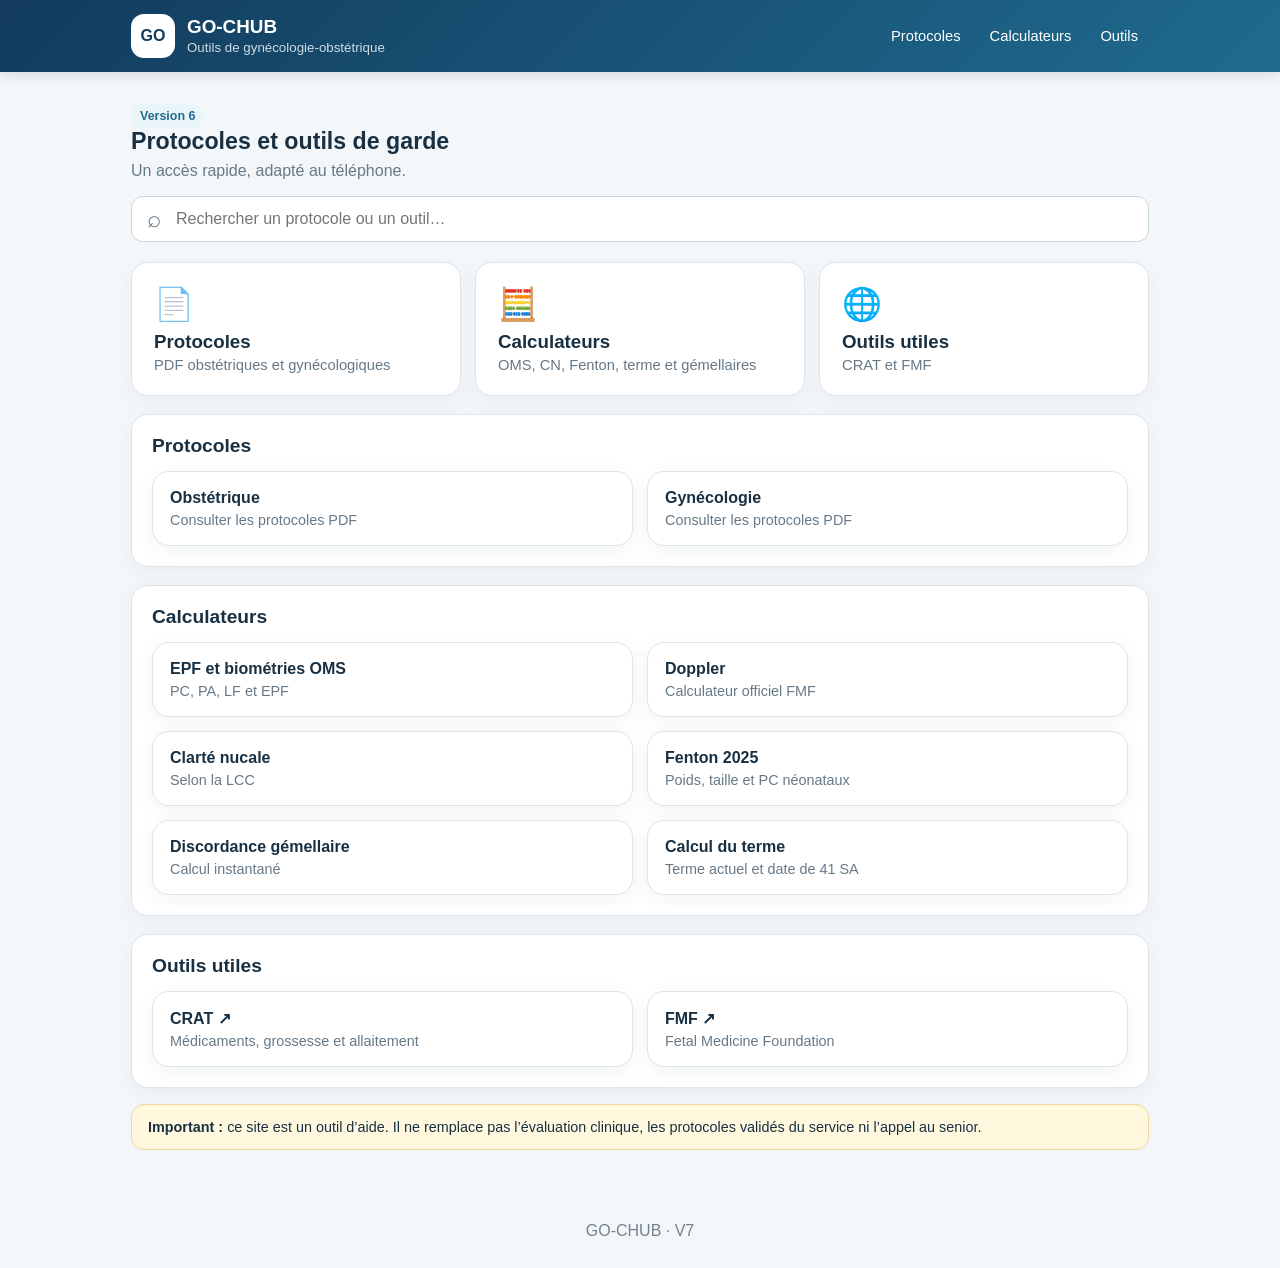
==== index.html @ d41d5620 "Add files via upload" ====
<!doctype html><html lang="fr"><head><meta charset="utf-8"><meta name="viewport" content="width=device-width,initial-scale=1,viewport-fit=cover"><meta name="theme-color" content="#123b5d"><link rel="manifest" href="manifest.webmanifest"><link rel="apple-touch-icon" href="assets/icon-192.png"><link rel="stylesheet" href="assets/style.css"><title>GO-CHUB</title></head><body>
<header class="topbar"><div class="topbar-inner"><a class="brand" href="index.html"><div class="brandmark">GO</div><div><h1>GO-CHUB</h1><small>Outils de gynécologie-obstétrique</small></div></a><nav class="nav"><a href="#protocoles">Protocoles</a><a href="#calculateurs">Calculateurs</a><a href="#outils">Outils</a></nav></div></header>
<main><section class="hero"><span class="badge">Version 6</span><h2>Protocoles et outils de garde</h2><p>Un accès rapide, adapté au téléphone.</p><div class="search"><input id="search" type="search" placeholder="Rechercher un protocole ou un outil…"></div></section>
<section id="search-results" class="panel hidden"><h2>Résultats</h2><div id="result-list" class="pdf-list"></div></section>
<section class="grid grid3"><a class="card" href="#protocoles"><div class="icon">📄</div><h3>Protocoles</h3><p>PDF obstétriques et gynécologiques</p></a><a class="card" href="#calculateurs"><div class="icon">🧮</div><h3>Calculateurs</h3><p>OMS, CN, Fenton, terme et gémellaires</p></a><a class="card" href="#outils"><div class="icon">🌐</div><h3>Outils utiles</h3><p>CRAT et FMF</p></a></section>
<section id="protocoles" class="panel"><h2>Protocoles</h2><div class="grid grid2"><a class="toolcard" href="protocoles/obstetrique/index.html"><strong>Obstétrique</strong><span>Consulter les protocoles PDF</span></a><a class="toolcard" href="protocoles/gynecologie/index.html"><strong>Gynécologie</strong><span>Consulter les protocoles PDF</span></a></div></section>
<section id="calculateurs" class="panel"><h2>Calculateurs</h2><div class="grid grid2"><a class="toolcard" href="calculateurs.html#oms"><strong>EPF et biométries OMS</strong><span>PC, PA, LF et EPF</span></a><a class="toolcard" href="calculateurs.html#doppler"><strong>Doppler</strong><span>Calculateur officiel FMF</span></a><a class="toolcard" href="calculateurs.html#cn"><strong>Clarté nucale</strong><span>Selon la LCC</span></a><a class="toolcard" href="calculateurs.html#fenton"><strong>Fenton 2025</strong><span>Poids, taille et PC néonataux</span></a><a class="toolcard" href="calculateurs.html#discordance"><strong>Discordance gémellaire</strong><span>Calcul instantané</span></a><a class="toolcard" href="calculateurs.html#terme"><strong>Calcul du terme</strong><span>Terme actuel et date de 41 SA</span></a></div></section>
<section id="outils" class="panel"><h2>Outils utiles</h2><div class="grid grid2"><a class="toolcard" target="_blank" rel="noopener" href="https://www.lecrat.fr/"><strong>CRAT ↗</strong><span>Médicaments, grossesse et allaitement</span></a><a class="toolcard" target="_blank" rel="noopener" href="https://fetalmedicine.org/"><strong>FMF ↗</strong><span>Fetal Medicine Foundation</span></a></div></section>
<div class="notice"><strong>Important :</strong> ce site est un outil d’aide. Il ne remplace pas l’évaluation clinique, les protocoles validés du service ni l’appel au senior.</div></main><footer>GO-CHUB · V7</footer><script src="assets/app.js"></script></body></html>
---- assets/style.css ----
:root{
 --navy:#123b5d;--blue:#1f6b8f;--sky:#eaf5fa;--bg:#f4f7fa;--text:#183042;
 --muted:#667987;--line:#dce5ec;--white:#fff;--green:#246b4a;--orange:#9a5b12;--red:#a63333;
}
*{box-sizing:border-box} html{scroll-behavior:smooth}
body{margin:0;background:var(--bg);color:var(--text);font-family:-apple-system,BlinkMacSystemFont,"Segoe UI",Roboto,Arial,sans-serif}
.topbar{position:sticky;top:0;z-index:10;background:linear-gradient(135deg,var(--navy),var(--blue));color:#fff;box-shadow:0 2px 14px #0002}
.topbar-inner{max-width:1050px;margin:auto;padding:14px 16px;display:flex;align-items:center;justify-content:space-between}
.brand{display:flex;align-items:center;gap:12px;text-decoration:none;color:#fff}.brandmark{width:44px;height:44px;border-radius:13px;background:#fff;color:var(--navy);display:grid;place-items:center;font-weight:900}.brand h1{font-size:1.18rem;margin:0}.brand small{opacity:.8}
.nav{display:flex;gap:7px}.nav a{color:#fff;text-decoration:none;padding:9px 11px;border-radius:10px;font-size:.92rem}.nav a:hover{background:#ffffff22}
main{max-width:1050px;margin:auto;padding:22px 16px 44px}.hero{padding:10px 0 20px}.hero h2{font-size:1.45rem;margin:0 0 7px}.hero p{margin:0;color:var(--muted)}
.search{margin-top:16px;position:relative}.search input{padding-left:44px}.search:before{content:"⌕";position:absolute;left:16px;top:9px;font-size:1.5rem;color:var(--muted)}
input,select{width:100%;border:1px solid #cbd7df;border-radius:12px;background:#fff;padding:13px 14px;font-size:1rem;outline:none}input:focus,select:focus{border-color:var(--blue);box-shadow:0 0 0 3px #1f6b8f20}
.grid{display:grid;gap:14px}.grid3{grid-template-columns:repeat(3,1fr)}.grid2{grid-template-columns:repeat(2,1fr)}
.card,.panel,.toolcard{background:#fff;border:1px solid var(--line);border-radius:17px;box-shadow:0 5px 20px #1830420d}
.card{padding:22px;text-decoration:none;color:inherit;transition:.15s}.card:hover,.toolcard:hover{transform:translateY(-2px);box-shadow:0 8px 24px #18304218}.card .icon{font-size:2rem}.card h3{margin:8px 0 4px}.card p{margin:0;color:var(--muted);font-size:.92rem}
.panel{padding:20px;margin-top:18px}.panel h2{margin:0 0 14px;font-size:1.2rem}.toolcard{display:flex;flex-direction:column;gap:5px;padding:17px;text-decoration:none;color:inherit}.toolcard span{color:var(--muted);font-size:.9rem}
.badge{display:inline-block;padding:5px 9px;border-radius:999px;background:var(--sky);color:var(--blue);font-size:.78rem;font-weight:700}
.formgrid{display:grid;grid-template-columns:repeat(4,1fr);gap:12px}.field label{display:block;font-size:.86rem;font-weight:700;margin:0 0 6px}.unit{position:relative}.unit span{position:absolute;right:13px;top:13px;color:var(--muted);pointer-events:none}.unit input{padding-right:45px}
.buttonrow{display:flex;gap:10px;flex-wrap:wrap;margin-top:15px}.button{border:0;border-radius:12px;background:var(--navy);color:#fff;padding:13px 18px;font-size:1rem;font-weight:700;cursor:pointer}.button.secondary{background:#e9eef2;color:var(--text)}
.results{display:grid;grid-template-columns:repeat(4,1fr);gap:12px;margin-top:16px}.result{padding:16px;border-radius:14px;background:#f7fafc;border:1px solid var(--line)}.result strong{display:block;font-size:1.1rem;margin-top:5px}.result small{color:var(--muted)}.result.low{background:#fff0f0;border-color:#e8b7b7}.result.high{background:#fff7e9;border-color:#e8cb9d}.result.normal{background:#edf8f2;border-color:#b9dcca}
.notice{padding:14px 16px;border-radius:13px;background:#fff8df;border:1px solid #efd898;margin-top:16px;font-size:.9rem}.source{font-size:.85rem;color:var(--muted);line-height:1.45}.hidden{display:none}.back{display:inline-block;text-decoration:none;color:var(--blue);margin-bottom:15px}
.pdf-list{display:grid;gap:10px}.pdf-item{display:flex;justify-content:space-between;align-items:center;padding:14px;border:1px solid var(--line);border-radius:12px;text-decoration:none;color:inherit}.pdf-item:hover{background:#f8fafc}
footer{text-align:center;color:#72838f;padding:28px 15px}
@media(max-width:780px){.nav{display:none}.grid3,.grid2,.formgrid,.results{grid-template-columns:1fr 1fr}.card{padding:18px}}
@media(max-width:520px){.grid3,.grid2,.formgrid,.results{grid-template-columns:1fr}.topbar-inner{padding-top:max(12px,env(safe-area-inset-top))}.brand small{display:none}}
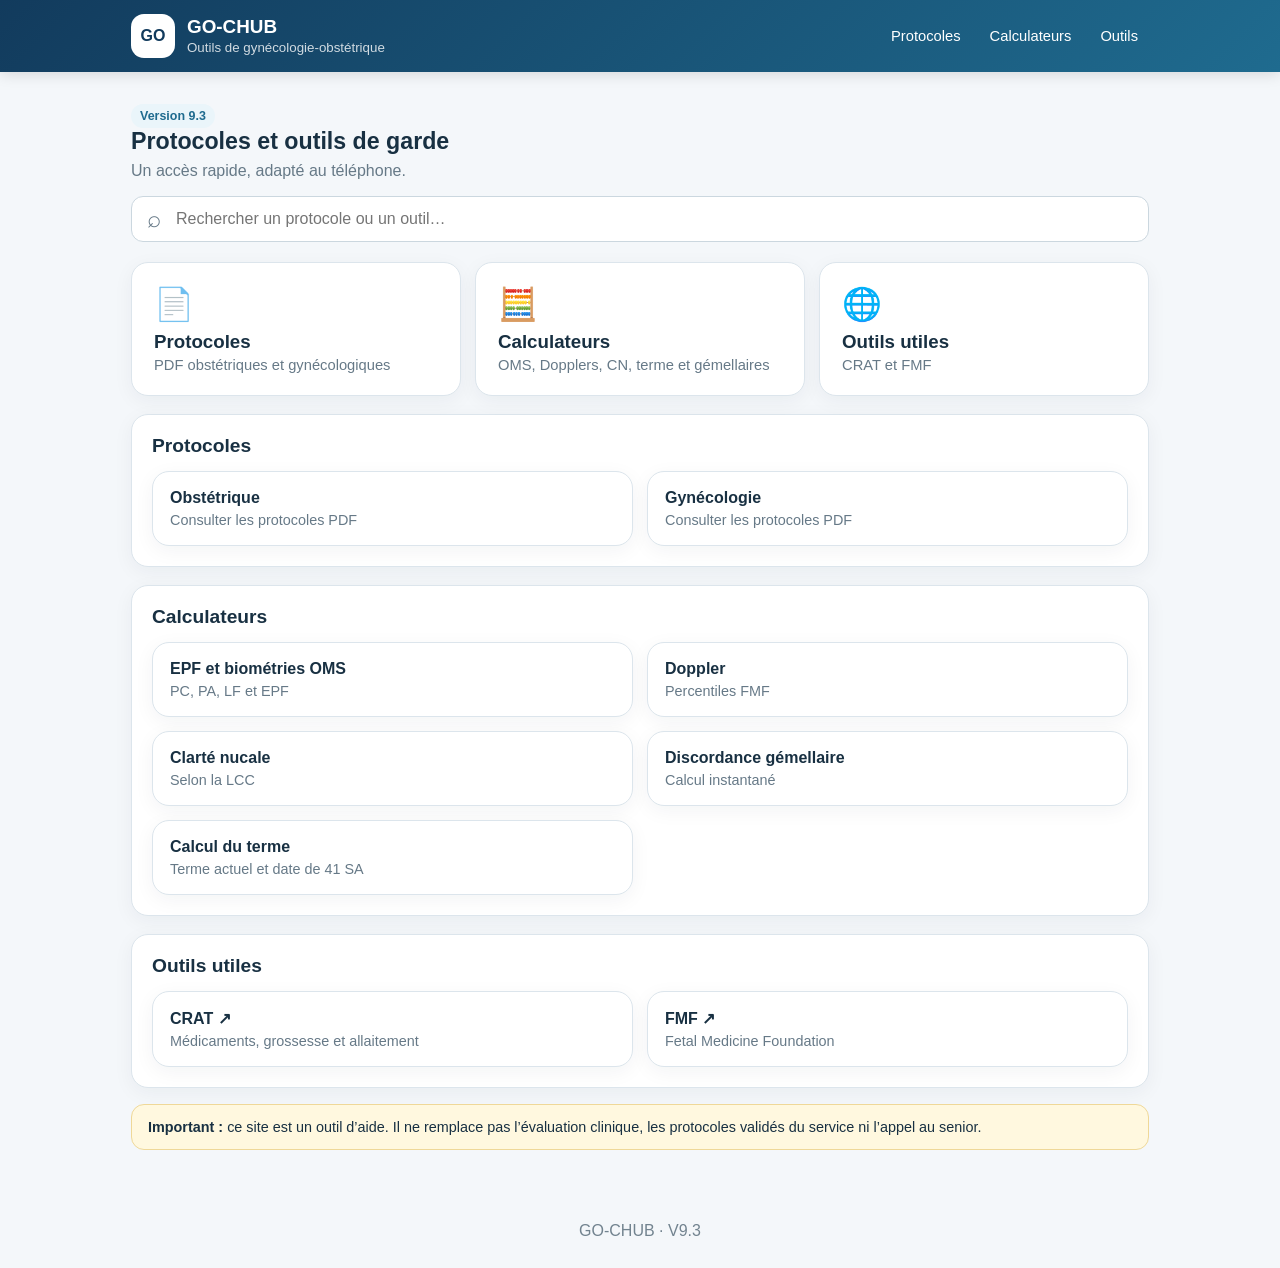
==== commit 8300d3f0: "Update version from 6 to 9.3 in index.html" ====
--- a/index.html
+++ b/index.html
@@ -1,9 +1,9 @@
 <!doctype html><html lang="fr"><head><meta charset="utf-8"><meta name="viewport" content="width=device-width,initial-scale=1,viewport-fit=cover"><meta name="theme-color" content="#123b5d"><link rel="manifest" href="manifest.webmanifest"><link rel="apple-touch-icon" href="assets/icon-192.png"><link rel="stylesheet" href="assets/style.css"><title>GO-CHUB</title></head><body>
 <header class="topbar"><div class="topbar-inner"><a class="brand" href="index.html"><div class="brandmark">GO</div><div><h1>GO-CHUB</h1><small>Outils de gynécologie-obstétrique</small></div></a><nav class="nav"><a href="#protocoles">Protocoles</a><a href="#calculateurs">Calculateurs</a><a href="#outils">Outils</a></nav></div></header>
-<main><section class="hero"><span class="badge">Version 6</span><h2>Protocoles et outils de garde</h2><p>Un accès rapide, adapté au téléphone.</p><div class="search"><input id="search" type="search" placeholder="Rechercher un protocole ou un outil…"></div></section>
+<main><section class="hero"><span class="badge">Version 9.3</span><h2>Protocoles et outils de garde</h2><p>Un accès rapide, adapté au téléphone.</p><div class="search"><input id="search" type="search" placeholder="Rechercher un protocole ou un outil…"></div></section>
 <section id="search-results" class="panel hidden"><h2>Résultats</h2><div id="result-list" class="pdf-list"></div></section>
-<section class="grid grid3"><a class="card" href="#protocoles"><div class="icon">📄</div><h3>Protocoles</h3><p>PDF obstétriques et gynécologiques</p></a><a class="card" href="#calculateurs"><div class="icon">🧮</div><h3>Calculateurs</h3><p>OMS, CN, Fenton, terme et gémellaires</p></a><a class="card" href="#outils"><div class="icon">🌐</div><h3>Outils utiles</h3><p>CRAT et FMF</p></a></section>
+<section class="grid grid3"><a class="card" href="#protocoles"><div class="icon">📄</div><h3>Protocoles</h3><p>PDF obstétriques et gynécologiques</p></a><a class="card" href="#calculateurs"><div class="icon">🧮</div><h3>Calculateurs</h3><p>OMS, Dopplers, CN, terme et gémellaires</p></a><a class="card" href="#outils"><div class="icon">🌐</div><h3>Outils utiles</h3><p>CRAT et FMF</p></a></section>
 <section id="protocoles" class="panel"><h2>Protocoles</h2><div class="grid grid2"><a class="toolcard" href="protocoles/obstetrique/index.html"><strong>Obstétrique</strong><span>Consulter les protocoles PDF</span></a><a class="toolcard" href="protocoles/gynecologie/index.html"><strong>Gynécologie</strong><span>Consulter les protocoles PDF</span></a></div></section>
-<section id="calculateurs" class="panel"><h2>Calculateurs</h2><div class="grid grid2"><a class="toolcard" href="calculateurs.html#oms"><strong>EPF et biométries OMS</strong><span>PC, PA, LF et EPF</span></a><a class="toolcard" href="calculateurs.html#doppler"><strong>Doppler</strong><span>Calculateur officiel FMF</span></a><a class="toolcard" href="calculateurs.html#cn"><strong>Clarté nucale</strong><span>Selon la LCC</span></a><a class="toolcard" href="calculateurs.html#fenton"><strong>Fenton 2025</strong><span>Poids, taille et PC néonataux</span></a><a class="toolcard" href="calculateurs.html#discordance"><strong>Discordance gémellaire</strong><span>Calcul instantané</span></a><a class="toolcard" href="calculateurs.html#terme"><strong>Calcul du terme</strong><span>Terme actuel et date de 41 SA</span></a></div></section>
+<section id="calculateurs" class="panel"><h2>Calculateurs</h2><div class="grid grid2"><a class="toolcard" href="calculateurs.html#oms"><strong>EPF et biométries OMS</strong><span>PC, PA, LF et EPF</span></a><a class="toolcard" href="calculateurs.html#doppler"><strong>Doppler</strong><span>Percentiles FMF</span></a><a class="toolcard" href="calculateurs.html#cn"><strong>Clarté nucale</strong><span>Selon la LCC</span></a><a class="toolcard" href="calculateurs.html#discordance"><strong>Discordance gémellaire</strong><span>Calcul instantané</span></a><a class="toolcard" href="calculateurs.html#terme"><strong>Calcul du terme</strong><span>Terme actuel et date de 41 SA</span></a></div></section>
 <section id="outils" class="panel"><h2>Outils utiles</h2><div class="grid grid2"><a class="toolcard" target="_blank" rel="noopener" href="https://www.lecrat.fr/"><strong>CRAT ↗</strong><span>Médicaments, grossesse et allaitement</span></a><a class="toolcard" target="_blank" rel="noopener" href="https://fetalmedicine.org/"><strong>FMF ↗</strong><span>Fetal Medicine Foundation</span></a></div></section>
-<div class="notice"><strong>Important :</strong> ce site est un outil d’aide. Il ne remplace pas l’évaluation clinique, les protocoles validés du service ni l’appel au senior.</div></main><footer>GO-CHUB · V7</footer><script src="assets/app.js"></script></body></html>+<div class="notice"><strong>Important :</strong> ce site est un outil d’aide. Il ne remplace pas l’évaluation clinique, les protocoles validés du service ni l’appel au senior.</div></main><footer>GO-CHUB · V9.3</footer><script src="assets/app.js"></script></body></html>
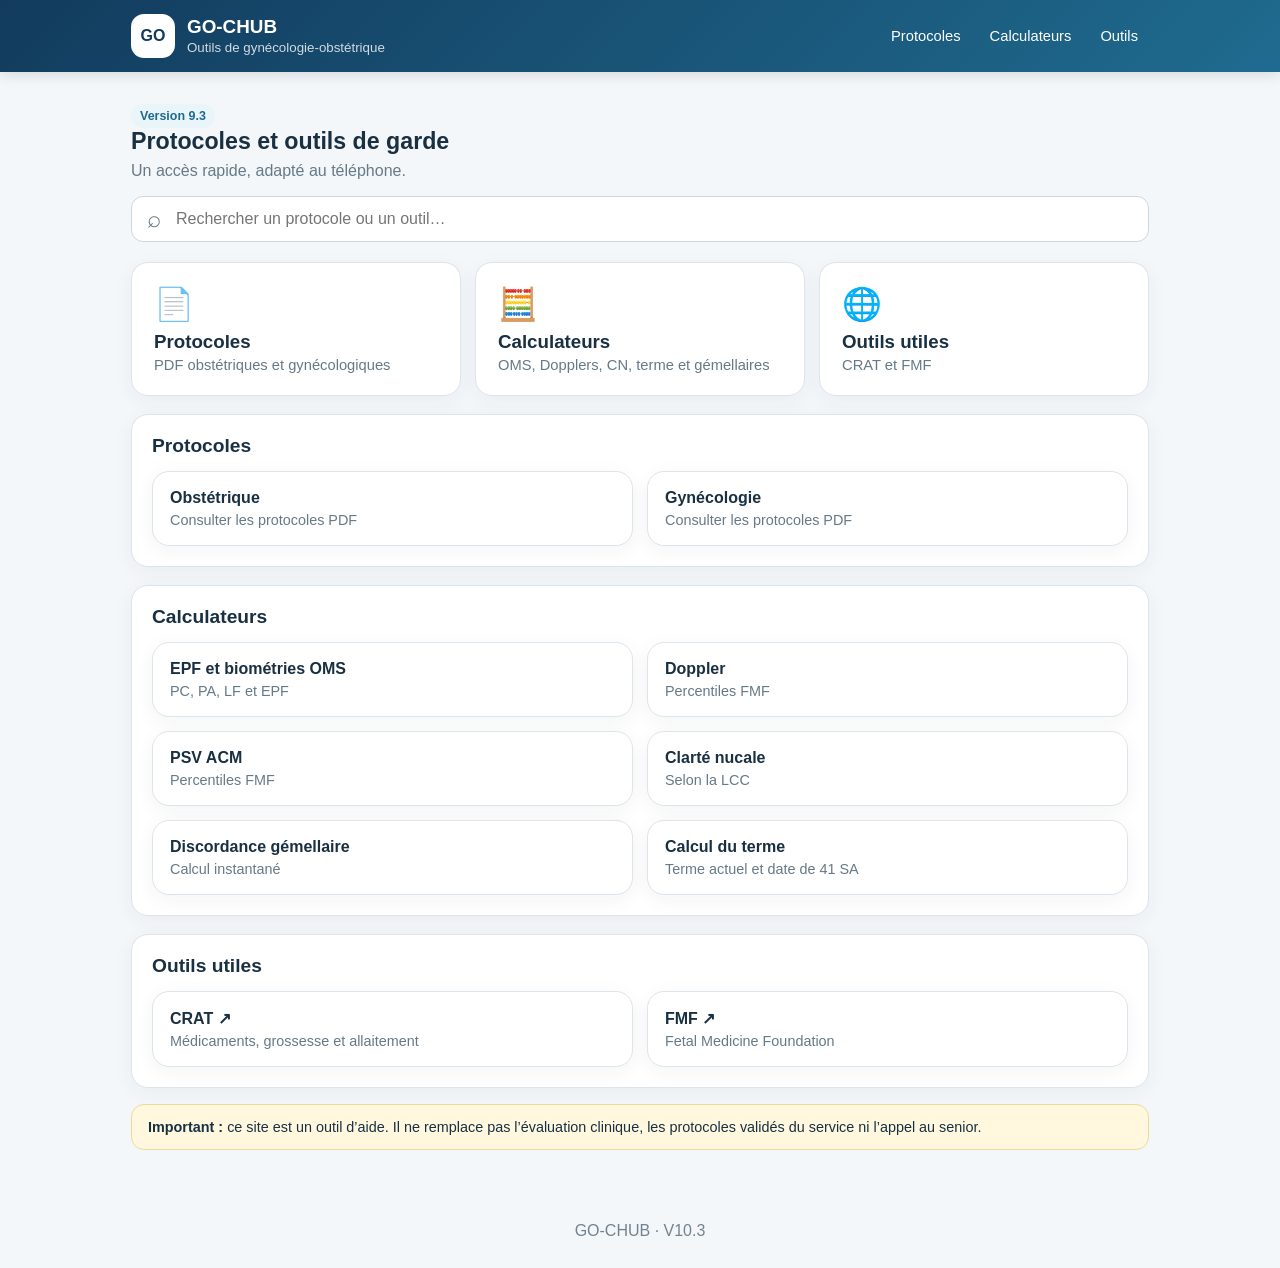
==== commit 847ff70c: "Update version number and add notice section Updated version number from 9.3 to 10.3 and added a not" ====
--- a/index.html
+++ b/index.html
@@ -4,6 +4,7 @@
 <section id="search-results" class="panel hidden"><h2>Résultats</h2><div id="result-list" class="pdf-list"></div></section>
 <section class="grid grid3"><a class="card" href="#protocoles"><div class="icon">📄</div><h3>Protocoles</h3><p>PDF obstétriques et gynécologiques</p></a><a class="card" href="#calculateurs"><div class="icon">🧮</div><h3>Calculateurs</h3><p>OMS, Dopplers, CN, terme et gémellaires</p></a><a class="card" href="#outils"><div class="icon">🌐</div><h3>Outils utiles</h3><p>CRAT et FMF</p></a></section>
 <section id="protocoles" class="panel"><h2>Protocoles</h2><div class="grid grid2"><a class="toolcard" href="protocoles/obstetrique/index.html"><strong>Obstétrique</strong><span>Consulter les protocoles PDF</span></a><a class="toolcard" href="protocoles/gynecologie/index.html"><strong>Gynécologie</strong><span>Consulter les protocoles PDF</span></a></div></section>
-<section id="calculateurs" class="panel"><h2>Calculateurs</h2><div class="grid grid2"><a class="toolcard" href="calculateurs.html#oms"><strong>EPF et biométries OMS</strong><span>PC, PA, LF et EPF</span></a><a class="toolcard" href="calculateurs.html#doppler"><strong>Doppler</strong><span>Percentiles FMF</span></a><a class="toolcard" href="calculateurs.html#cn"><strong>Clarté nucale</strong><span>Selon la LCC</span></a><a class="toolcard" href="calculateurs.html#discordance"><strong>Discordance gémellaire</strong><span>Calcul instantané</span></a><a class="toolcard" href="calculateurs.html#terme"><strong>Calcul du terme</strong><span>Terme actuel et date de 41 SA</span></a></div></section>
+<section id="calculateurs" class="panel"><h2>Calculateurs</h2><div class="grid grid2"><a class="toolcard" href="calculateurs.html#oms"><strong>EPF et biométries OMS</strong><span>PC, PA, LF et EPF</span></a><a class="toolcard" href="calculateurs.html#doppler"><strong>Doppler</strong><span>Percentiles FMF</span></a>
+<a class="toolcard" href="calculateurs.html#psv"><strong>PSV ACM</strong><span>Percentiles FMF</span></a><a class="toolcard" href="calculateurs.html#cn"><strong>Clarté nucale</strong><span>Selon la LCC</span></a><a class="toolcard" href="calculateurs.html#discordance"><strong>Discordance gémellaire</strong><span>Calcul instantané</span></a><a class="toolcard" href="calculateurs.html#terme"><strong>Calcul du terme</strong><span>Terme actuel et date de 41 SA</span></a></div></section>
 <section id="outils" class="panel"><h2>Outils utiles</h2><div class="grid grid2"><a class="toolcard" target="_blank" rel="noopener" href="https://www.lecrat.fr/"><strong>CRAT ↗</strong><span>Médicaments, grossesse et allaitement</span></a><a class="toolcard" target="_blank" rel="noopener" href="https://fetalmedicine.org/"><strong>FMF ↗</strong><span>Fetal Medicine Foundation</span></a></div></section>
-<div class="notice"><strong>Important :</strong> ce site est un outil d’aide. Il ne remplace pas l’évaluation clinique, les protocoles validés du service ni l’appel au senior.</div></main><footer>GO-CHUB · V9.3</footer><script src="assets/app.js"></script></body></html>
+<div class="notice"><strong>Important :</strong> ce site est un outil d’aide. Il ne remplace pas l’évaluation clinique, les protocoles validés du service ni l’appel au senior.</div></main><footer>GO-CHUB · V10.3</footer><script src="assets/app.js"></script></body></html>
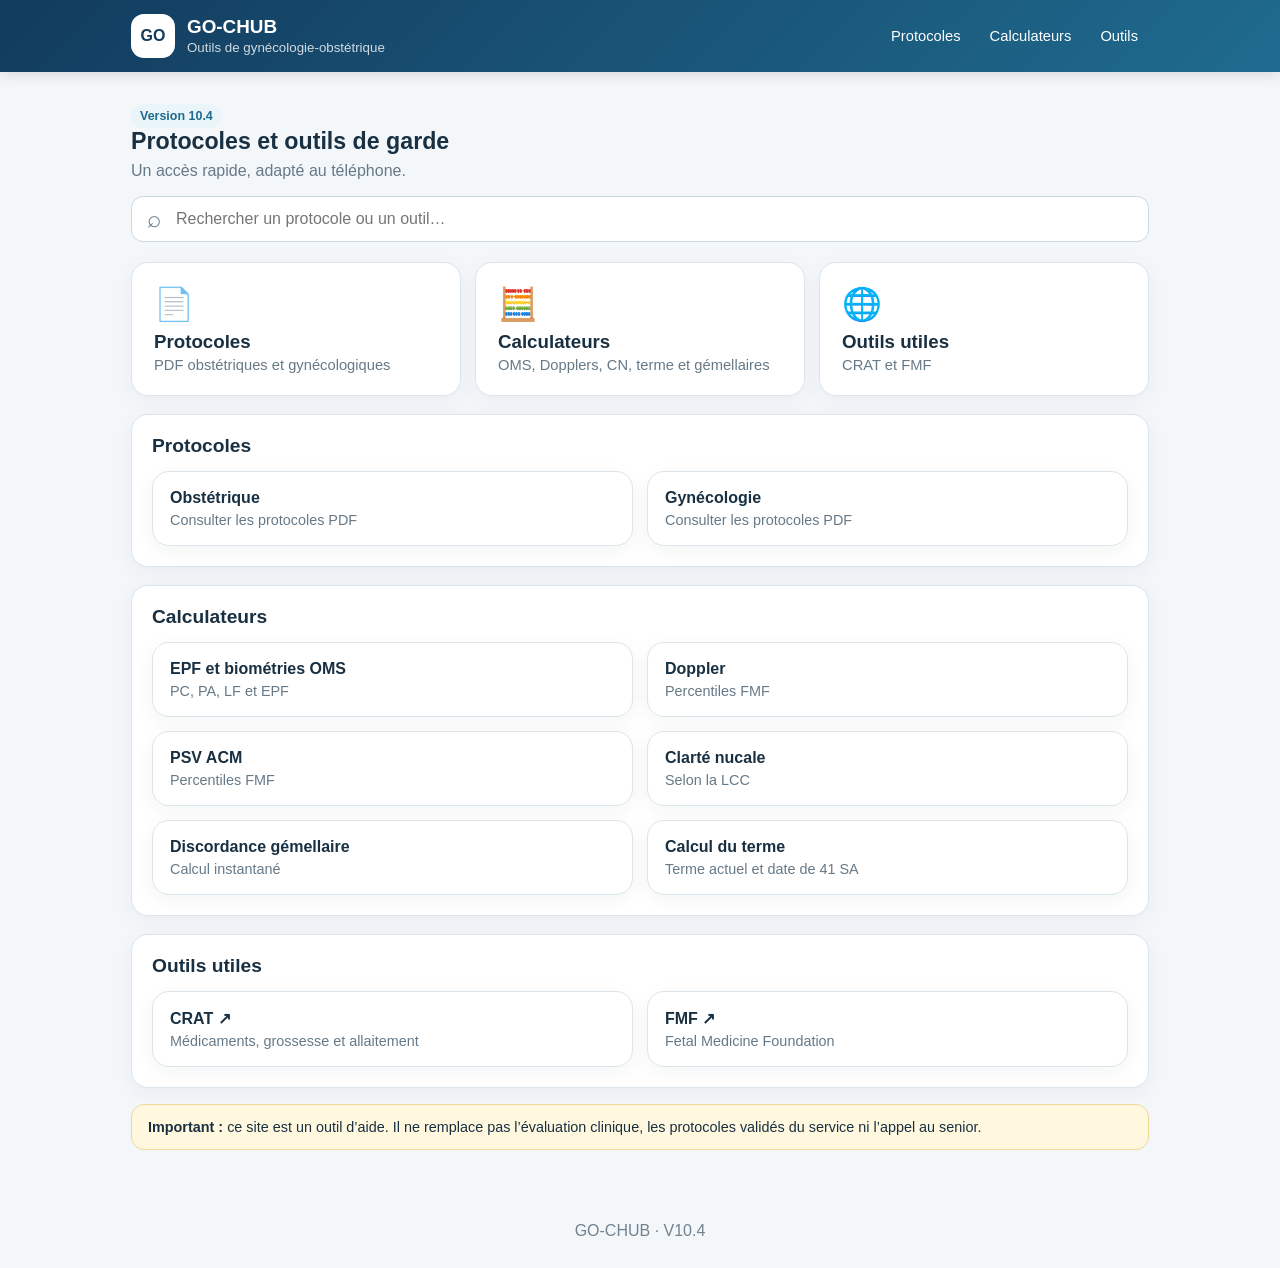
==== commit 7bb0f8cc: "Add files via upload" ====
--- a/index.html
+++ b/index.html
@@ -1,10 +1,10 @@
 <!doctype html><html lang="fr"><head><meta charset="utf-8"><meta name="viewport" content="width=device-width,initial-scale=1,viewport-fit=cover"><meta name="theme-color" content="#123b5d"><link rel="manifest" href="manifest.webmanifest"><link rel="apple-touch-icon" href="assets/icon-192.png"><link rel="stylesheet" href="assets/style.css"><title>GO-CHUB</title></head><body>
 <header class="topbar"><div class="topbar-inner"><a class="brand" href="index.html"><div class="brandmark">GO</div><div><h1>GO-CHUB</h1><small>Outils de gynécologie-obstétrique</small></div></a><nav class="nav"><a href="#protocoles">Protocoles</a><a href="#calculateurs">Calculateurs</a><a href="#outils">Outils</a></nav></div></header>
-<main><section class="hero"><span class="badge">Version 9.3</span><h2>Protocoles et outils de garde</h2><p>Un accès rapide, adapté au téléphone.</p><div class="search"><input id="search" type="search" placeholder="Rechercher un protocole ou un outil…"></div></section>
+<main><section class="hero"><span class="badge">Version 10.4</span><h2>Protocoles et outils de garde</h2><p>Un accès rapide, adapté au téléphone.</p><div class="search"><input id="search" type="search" placeholder="Rechercher un protocole ou un outil…"></div></section>
 <section id="search-results" class="panel hidden"><h2>Résultats</h2><div id="result-list" class="pdf-list"></div></section>
 <section class="grid grid3"><a class="card" href="#protocoles"><div class="icon">📄</div><h3>Protocoles</h3><p>PDF obstétriques et gynécologiques</p></a><a class="card" href="#calculateurs"><div class="icon">🧮</div><h3>Calculateurs</h3><p>OMS, Dopplers, CN, terme et gémellaires</p></a><a class="card" href="#outils"><div class="icon">🌐</div><h3>Outils utiles</h3><p>CRAT et FMF</p></a></section>
 <section id="protocoles" class="panel"><h2>Protocoles</h2><div class="grid grid2"><a class="toolcard" href="protocoles/obstetrique/index.html"><strong>Obstétrique</strong><span>Consulter les protocoles PDF</span></a><a class="toolcard" href="protocoles/gynecologie/index.html"><strong>Gynécologie</strong><span>Consulter les protocoles PDF</span></a></div></section>
 <section id="calculateurs" class="panel"><h2>Calculateurs</h2><div class="grid grid2"><a class="toolcard" href="calculateurs.html#oms"><strong>EPF et biométries OMS</strong><span>PC, PA, LF et EPF</span></a><a class="toolcard" href="calculateurs.html#doppler"><strong>Doppler</strong><span>Percentiles FMF</span></a>
 <a class="toolcard" href="calculateurs.html#psv"><strong>PSV ACM</strong><span>Percentiles FMF</span></a><a class="toolcard" href="calculateurs.html#cn"><strong>Clarté nucale</strong><span>Selon la LCC</span></a><a class="toolcard" href="calculateurs.html#discordance"><strong>Discordance gémellaire</strong><span>Calcul instantané</span></a><a class="toolcard" href="calculateurs.html#terme"><strong>Calcul du terme</strong><span>Terme actuel et date de 41 SA</span></a></div></section>
 <section id="outils" class="panel"><h2>Outils utiles</h2><div class="grid grid2"><a class="toolcard" target="_blank" rel="noopener" href="https://www.lecrat.fr/"><strong>CRAT ↗</strong><span>Médicaments, grossesse et allaitement</span></a><a class="toolcard" target="_blank" rel="noopener" href="https://fetalmedicine.org/"><strong>FMF ↗</strong><span>Fetal Medicine Foundation</span></a></div></section>
-<div class="notice"><strong>Important :</strong> ce site est un outil d’aide. Il ne remplace pas l’évaluation clinique, les protocoles validés du service ni l’appel au senior.</div></main><footer>GO-CHUB · V10.3</footer><script src="assets/app.js"></script></body></html>
+<div class="notice"><strong>Important :</strong> ce site est un outil d’aide. Il ne remplace pas l’évaluation clinique, les protocoles validés du service ni l’appel au senior.</div></main><footer>GO-CHUB · V10.4</footer><script src="assets/app.js"></script></body></html>
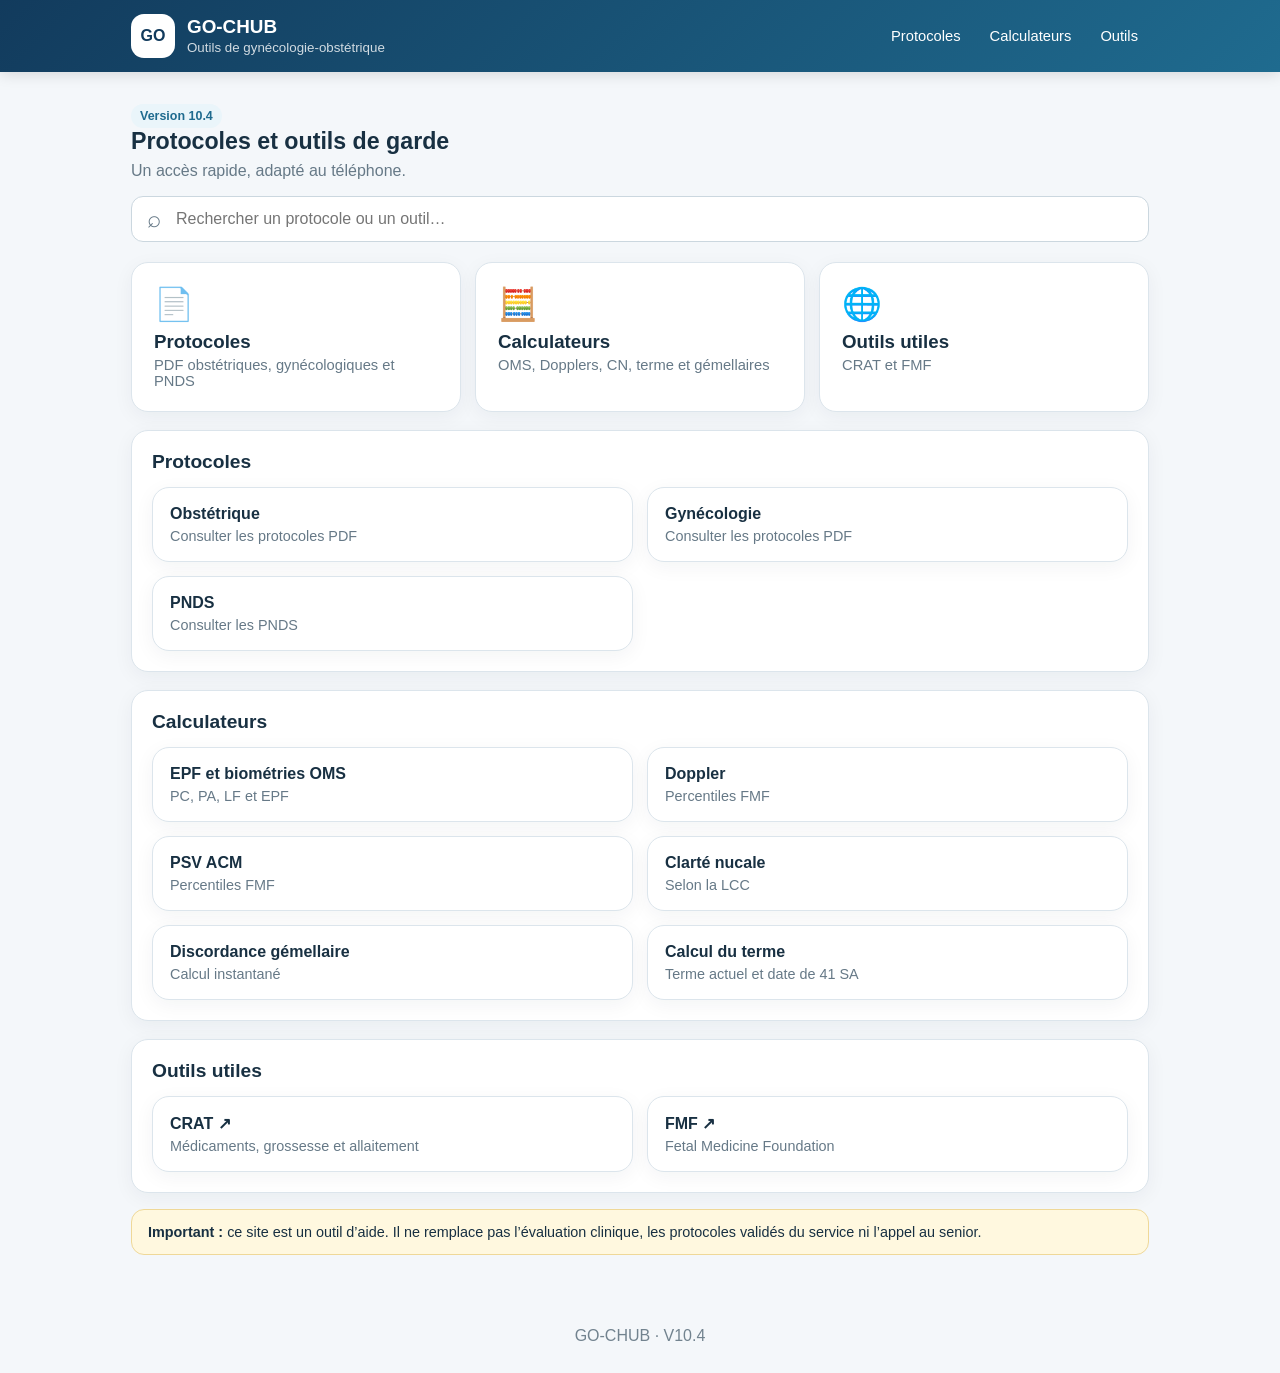
==== commit ed4534ad: "Revise index.html for improved content and structure Updated the HTML structure and content for bett" ====
--- a/index.html
+++ b/index.html
@@ -1,10 +1,202 @@
-<!doctype html><html lang="fr"><head><meta charset="utf-8"><meta name="viewport" content="width=device-width,initial-scale=1,viewport-fit=cover"><meta name="theme-color" content="#123b5d"><link rel="manifest" href="manifest.webmanifest"><link rel="apple-touch-icon" href="assets/icon-192.png"><link rel="stylesheet" href="assets/style.css"><title>GO-CHUB</title></head><body>
-<header class="topbar"><div class="topbar-inner"><a class="brand" href="index.html"><div class="brandmark">GO</div><div><h1>GO-CHUB</h1><small>Outils de gynécologie-obstétrique</small></div></a><nav class="nav"><a href="#protocoles">Protocoles</a><a href="#calculateurs">Calculateurs</a><a href="#outils">Outils</a></nav></div></header>
-<main><section class="hero"><span class="badge">Version 10.4</span><h2>Protocoles et outils de garde</h2><p>Un accès rapide, adapté au téléphone.</p><div class="search"><input id="search" type="search" placeholder="Rechercher un protocole ou un outil…"></div></section>
-<section id="search-results" class="panel hidden"><h2>Résultats</h2><div id="result-list" class="pdf-list"></div></section>
-<section class="grid grid3"><a class="card" href="#protocoles"><div class="icon">📄</div><h3>Protocoles</h3><p>PDF obstétriques et gynécologiques</p></a><a class="card" href="#calculateurs"><div class="icon">🧮</div><h3>Calculateurs</h3><p>OMS, Dopplers, CN, terme et gémellaires</p></a><a class="card" href="#outils"><div class="icon">🌐</div><h3>Outils utiles</h3><p>CRAT et FMF</p></a></section>
-<section id="protocoles" class="panel"><h2>Protocoles</h2><div class="grid grid2"><a class="toolcard" href="protocoles/obstetrique/index.html"><strong>Obstétrique</strong><span>Consulter les protocoles PDF</span></a><a class="toolcard" href="protocoles/gynecologie/index.html"><strong>Gynécologie</strong><span>Consulter les protocoles PDF</span></a></div></section>
-<section id="calculateurs" class="panel"><h2>Calculateurs</h2><div class="grid grid2"><a class="toolcard" href="calculateurs.html#oms"><strong>EPF et biométries OMS</strong><span>PC, PA, LF et EPF</span></a><a class="toolcard" href="calculateurs.html#doppler"><strong>Doppler</strong><span>Percentiles FMF</span></a>
-<a class="toolcard" href="calculateurs.html#psv"><strong>PSV ACM</strong><span>Percentiles FMF</span></a><a class="toolcard" href="calculateurs.html#cn"><strong>Clarté nucale</strong><span>Selon la LCC</span></a><a class="toolcard" href="calculateurs.html#discordance"><strong>Discordance gémellaire</strong><span>Calcul instantané</span></a><a class="toolcard" href="calculateurs.html#terme"><strong>Calcul du terme</strong><span>Terme actuel et date de 41 SA</span></a></div></section>
-<section id="outils" class="panel"><h2>Outils utiles</h2><div class="grid grid2"><a class="toolcard" target="_blank" rel="noopener" href="https://www.lecrat.fr/"><strong>CRAT ↗</strong><span>Médicaments, grossesse et allaitement</span></a><a class="toolcard" target="_blank" rel="noopener" href="https://fetalmedicine.org/"><strong>FMF ↗</strong><span>Fetal Medicine Foundation</span></a></div></section>
-<div class="notice"><strong>Important :</strong> ce site est un outil d’aide. Il ne remplace pas l’évaluation clinique, les protocoles validés du service ni l’appel au senior.</div></main><footer>GO-CHUB · V10.4</footer><script src="assets/app.js"></script></body></html>+<!doctype html>
+<html lang="fr">
+
+<head>
+<meta charset="utf-8">
+<meta name="viewport" content="width=device-width,initial-scale=1,viewport-fit=cover">
+<meta name="theme-color" content="#123b5d">
+
+<link rel="manifest" href="manifest.webmanifest">
+<link rel="apple-touch-icon" href="assets/icon-192.png">
+<link rel="stylesheet" href="assets/style.css">
+
+<title>GO-CHUB</title>
+</head>
+
+<body>
+
+<header class="topbar">
+<div class="topbar-inner">
+
+<a class="brand" href="index.html">
+<div class="brandmark">GO</div>
+<div>
+<h1>GO-CHUB</h1>
+<small>Outils de gynécologie-obstétrique</small>
+</div>
+</a>
+
+<nav class="nav">
+<a href="#protocoles">Protocoles</a>
+<a href="#calculateurs">Calculateurs</a>
+<a href="#outils">Outils</a>
+</nav>
+
+</div>
+</header>
+
+<main>
+
+<section class="hero">
+<span class="badge">Version 10.4</span>
+
+<h2>Protocoles et outils de garde</h2>
+
+<p>Un accès rapide, adapté au téléphone.</p>
+
+<div class="search">
+<input
+id="search"
+type="search"
+placeholder="Rechercher un protocole ou un outil…"
+>
+</div>
+</section>
+
+
+<section id="search-results" class="panel hidden">
+<h2>Résultats</h2>
+
+<div id="result-list" class="pdf-list"></div>
+</section>
+
+
+<section class="grid grid3">
+
+<a class="card" href="#protocoles">
+<div class="icon">📄</div>
+<h3>Protocoles</h3>
+<p>PDF obstétriques, gynécologiques et PNDS</p>
+</a>
+
+<a class="card" href="#calculateurs">
+<div class="icon">🧮</div>
+<h3>Calculateurs</h3>
+<p>OMS, Dopplers, CN, terme et gémellaires</p>
+</a>
+
+<a class="card" href="#outils">
+<div class="icon">🌐</div>
+<h3>Outils utiles</h3>
+<p>CRAT et FMF</p>
+</a>
+
+</section>
+
+
+<section id="protocoles" class="panel">
+
+<h2>Protocoles</h2>
+
+<div class="grid grid2">
+
+<a class="toolcard" href="protocoles/obstetrique/index.html">
+<strong>Obstétrique</strong>
+<span>Consulter les protocoles PDF</span>
+</a>
+
+<a class="toolcard" href="protocoles/gynecologie/index.html">
+<strong>Gynécologie</strong>
+<span>Consulter les protocoles PDF</span>
+</a>
+
+<a class="toolcard" href="protocoles/PNDS/index.html">
+<strong>PNDS</strong>
+<span>Consulter les PNDS</span>
+</a>
+
+</div>
+
+</section>
+
+
+<section id="calculateurs" class="panel">
+
+<h2>Calculateurs</h2>
+
+<div class="grid grid2">
+
+<a class="toolcard" href="calculateurs.html#oms">
+<strong>EPF et biométries OMS</strong>
+<span>PC, PA, LF et EPF</span>
+</a>
+
+<a class="toolcard" href="calculateurs.html#doppler">
+<strong>Doppler</strong>
+<span>Percentiles FMF</span>
+</a>
+
+<a class="toolcard" href="calculateurs.html#psv">
+<strong>PSV ACM</strong>
+<span>Percentiles FMF</span>
+</a>
+
+<a class="toolcard" href="calculateurs.html#cn">
+<strong>Clarté nucale</strong>
+<span>Selon la LCC</span>
+</a>
+
+<a class="toolcard" href="calculateurs.html#discordance">
+<strong>Discordance gémellaire</strong>
+<span>Calcul instantané</span>
+</a>
+
+<a class="toolcard" href="calculateurs.html#terme">
+<strong>Calcul du terme</strong>
+<span>Terme actuel et date de 41 SA</span>
+</a>
+
+</div>
+
+</section>
+
+
+<section id="outils" class="panel">
+
+<h2>Outils utiles</h2>
+
+<div class="grid grid2">
+
+<a
+class="toolcard"
+target="_blank"
+rel="noopener"
+href="https://www.lecrat.fr/"
+>
+<strong>CRAT ↗</strong>
+<span>Médicaments, grossesse et allaitement</span>
+</a>
+
+<a
+class="toolcard"
+target="_blank"
+rel="noopener"
+href="https://fetalmedicine.org/"
+>
+<strong>FMF ↗</strong>
+<span>Fetal Medicine Foundation</span>
+</a>
+
+</div>
+
+</section>
+
+
+<div class="notice">
+<strong>Important :</strong>
+ce site est un outil d’aide. Il ne remplace pas l’évaluation clinique,
+les protocoles validés du service ni l’appel au senior.
+</div>
+
+</main>
+
+
+<footer>
+GO-CHUB · V10.4
+</footer>
+
+
+<script src="assets/app.js"></script>
+
+</body>
+</html>
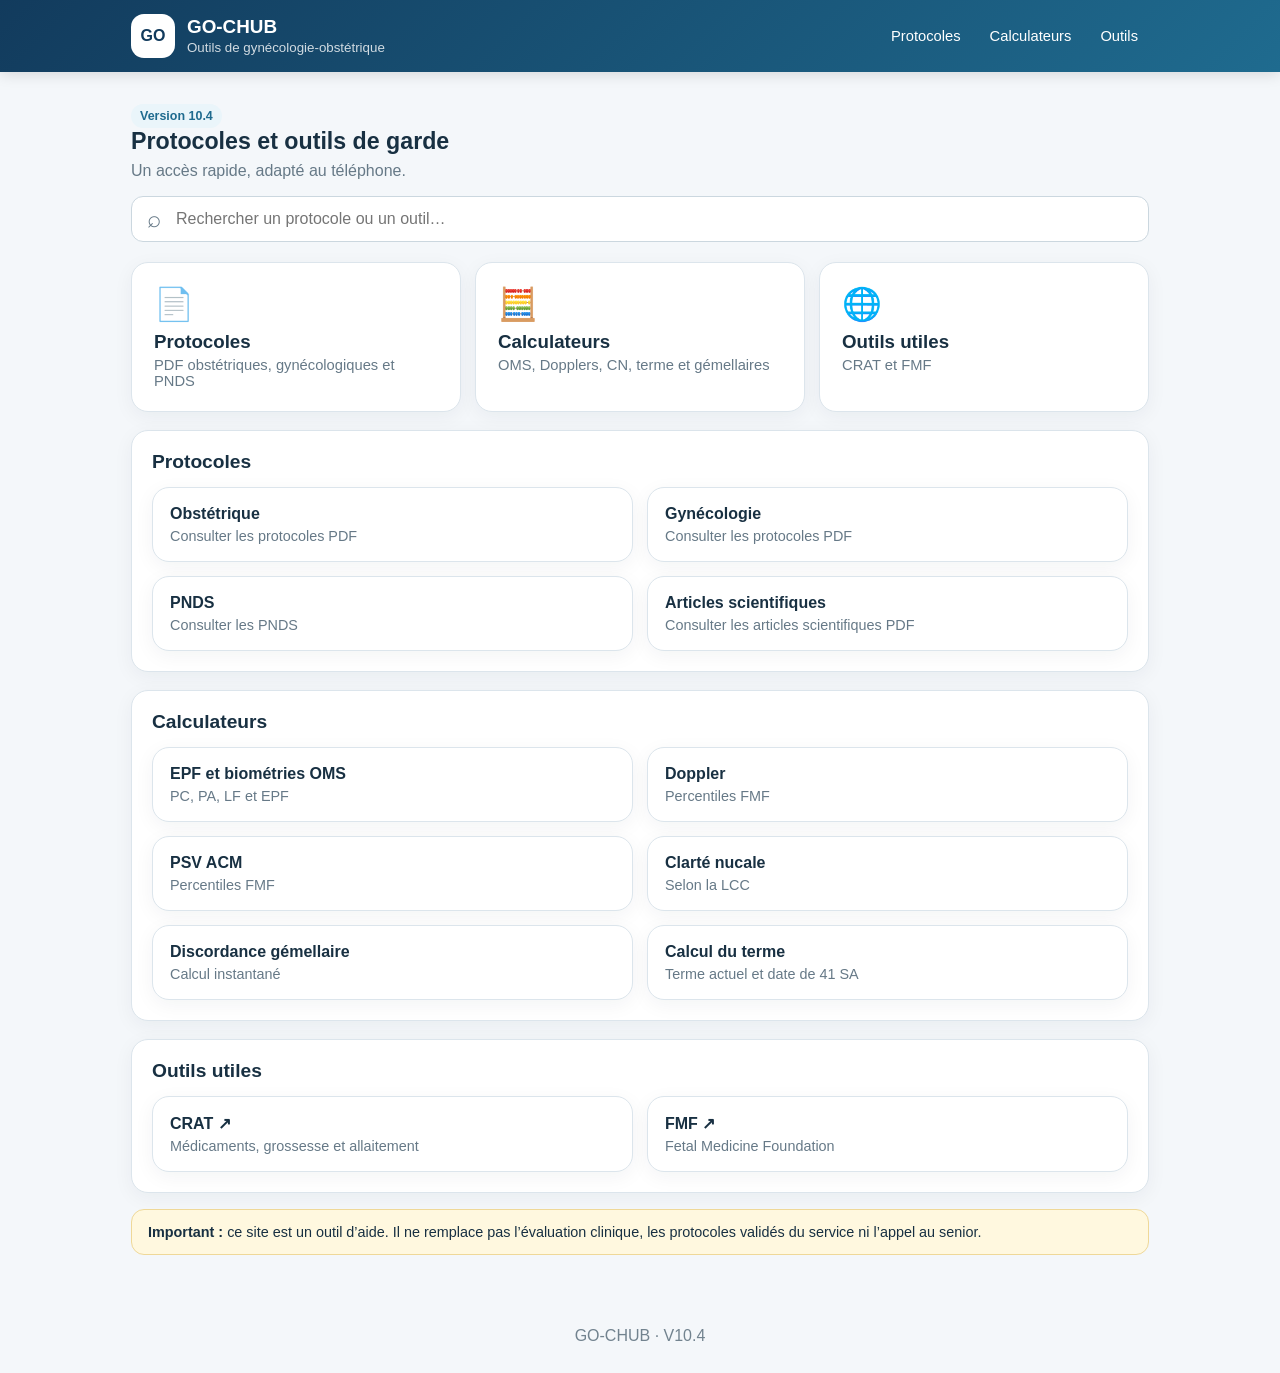
==== commit 5ad720c8: "Add link to scientific articles section in index.html" ====
--- a/index.html
+++ b/index.html
@@ -104,7 +104,10 @@
 <strong>PNDS</strong>
 <span>Consulter les PNDS</span>
 </a>
-
+<a class="toolcard" href="protocoles/articles/index.html">
+<strong>Articles scientifiques</strong>
+<span>Consulter les articles scientifiques PDF</span>
+</a>
 </div>
 
 </section>
@@ -198,5 +201,6 @@
 
 <script src="assets/app.js"></script>
 
+<!-- Cloudflare Web Analytics --><script type='module' src='https://static.cloudflareinsights.com/beacon.min.js' data-cf-beacon='{"token": "62bb7183a79143058992004c23dadc6a"}'></script><!-- End Cloudflare Web Analytics -->
 </body>
 </html>
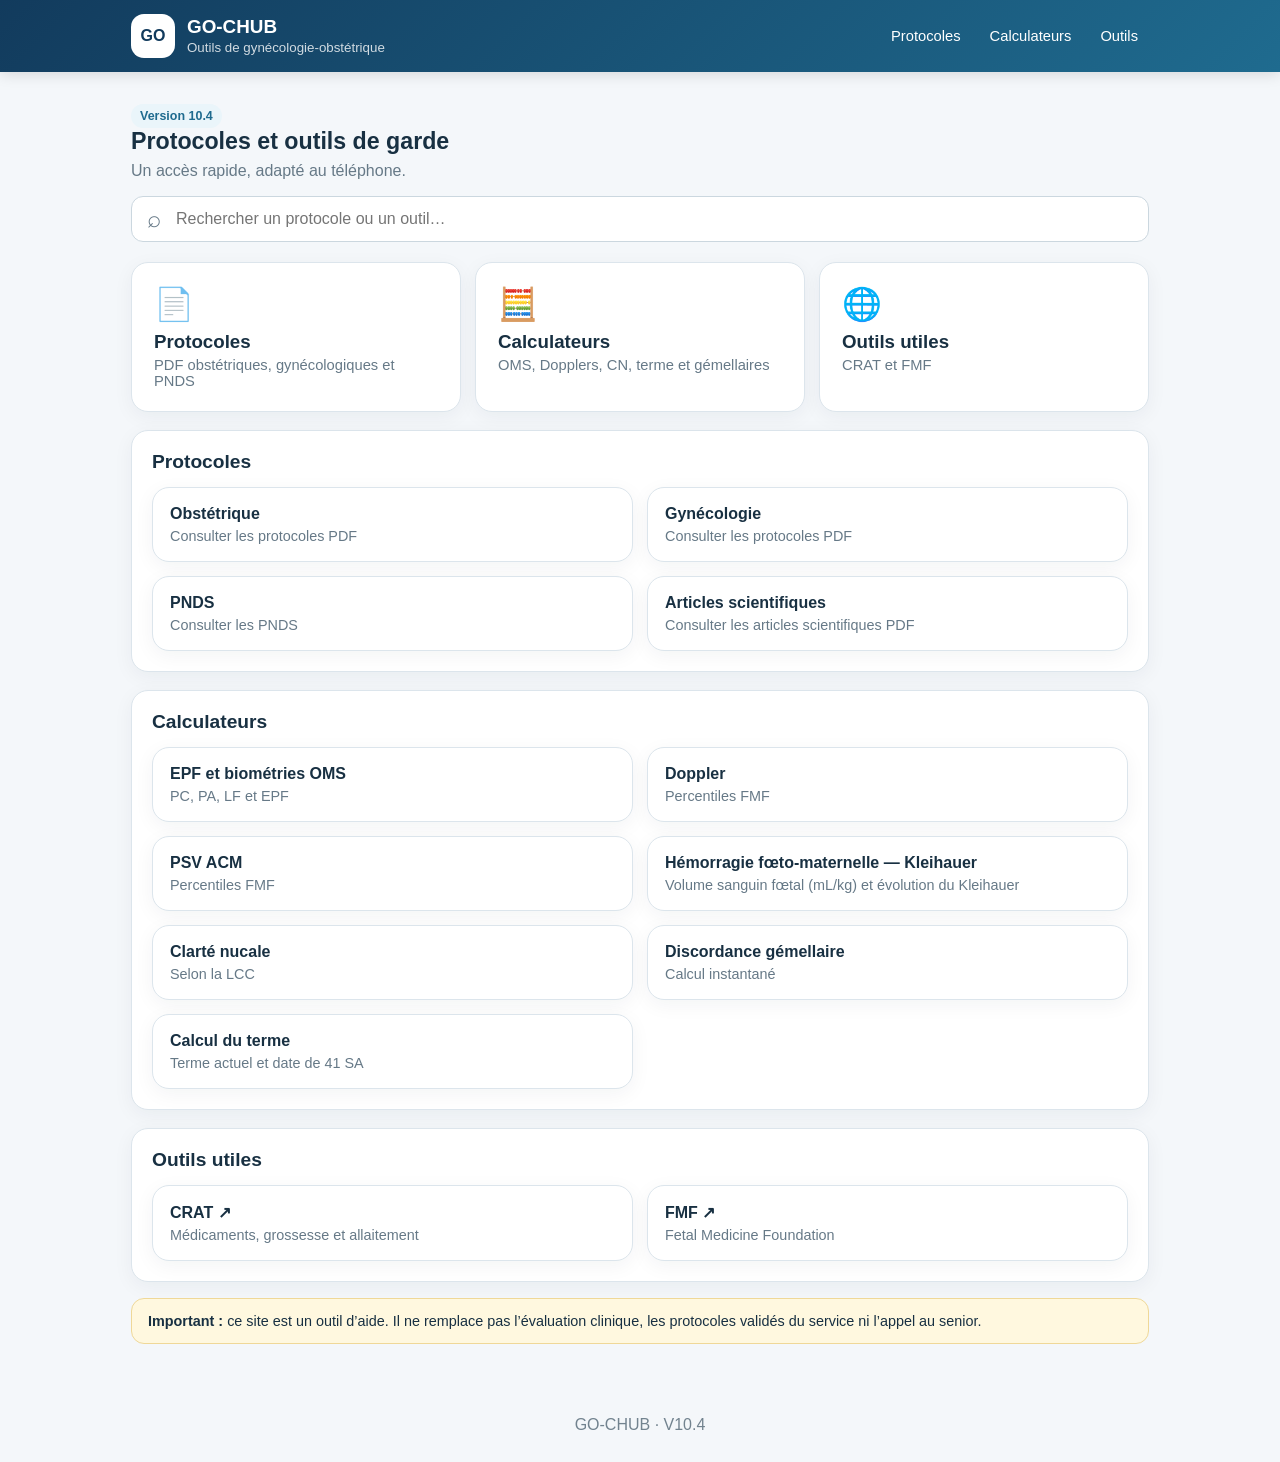
==== commit ce9a81b9: "Add Kleihauer toolcard to index.html" ====
--- a/index.html
+++ b/index.html
@@ -132,6 +132,11 @@
 <a class="toolcard" href="calculateurs.html#psv">
 <strong>PSV ACM</strong>
 <span>Percentiles FMF</span>
+</a>
+
+  <a class="toolcard" href="calculateurs.html#kleihauer">
+  <strong>Hémorragie fœto-maternelle — Kleihauer</strong>
+  <span>Volume sanguin fœtal (mL/kg) et évolution du Kleihauer</span>
 </a>
 
 <a class="toolcard" href="calculateurs.html#cn">
